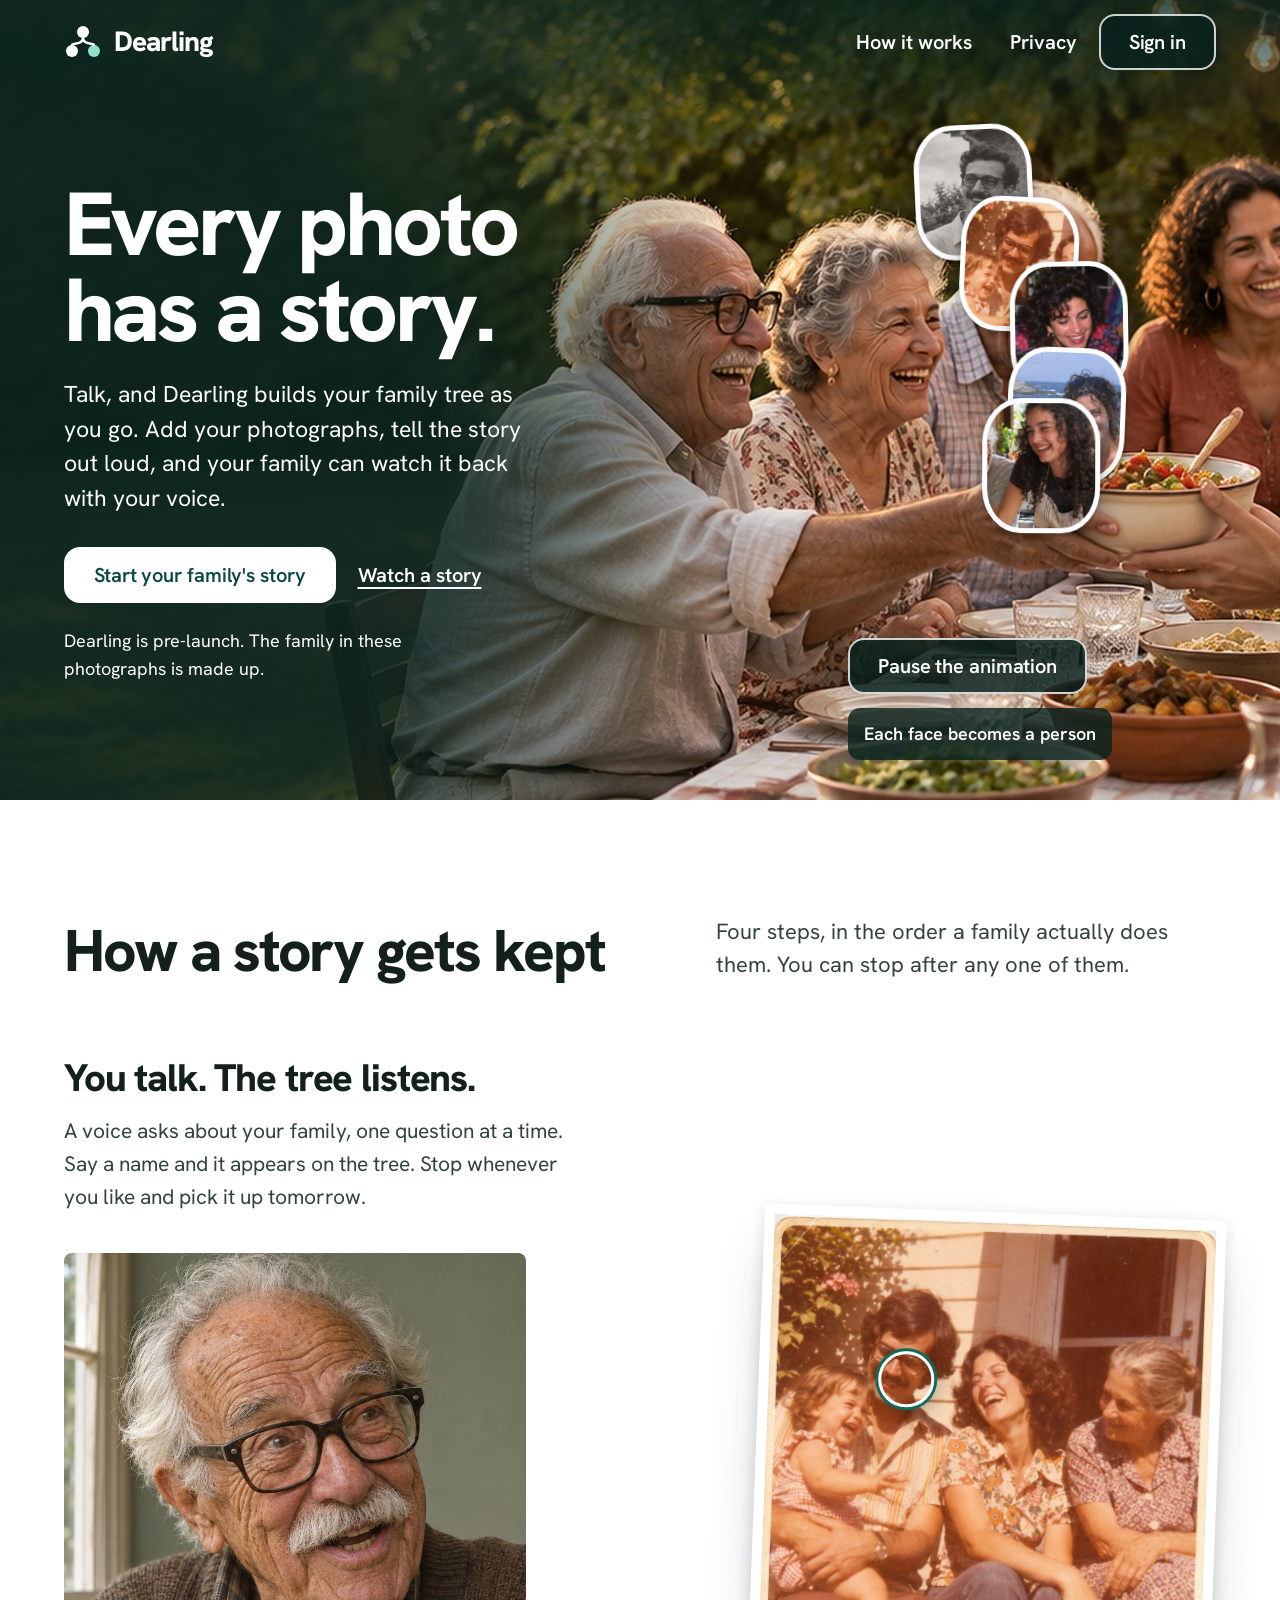
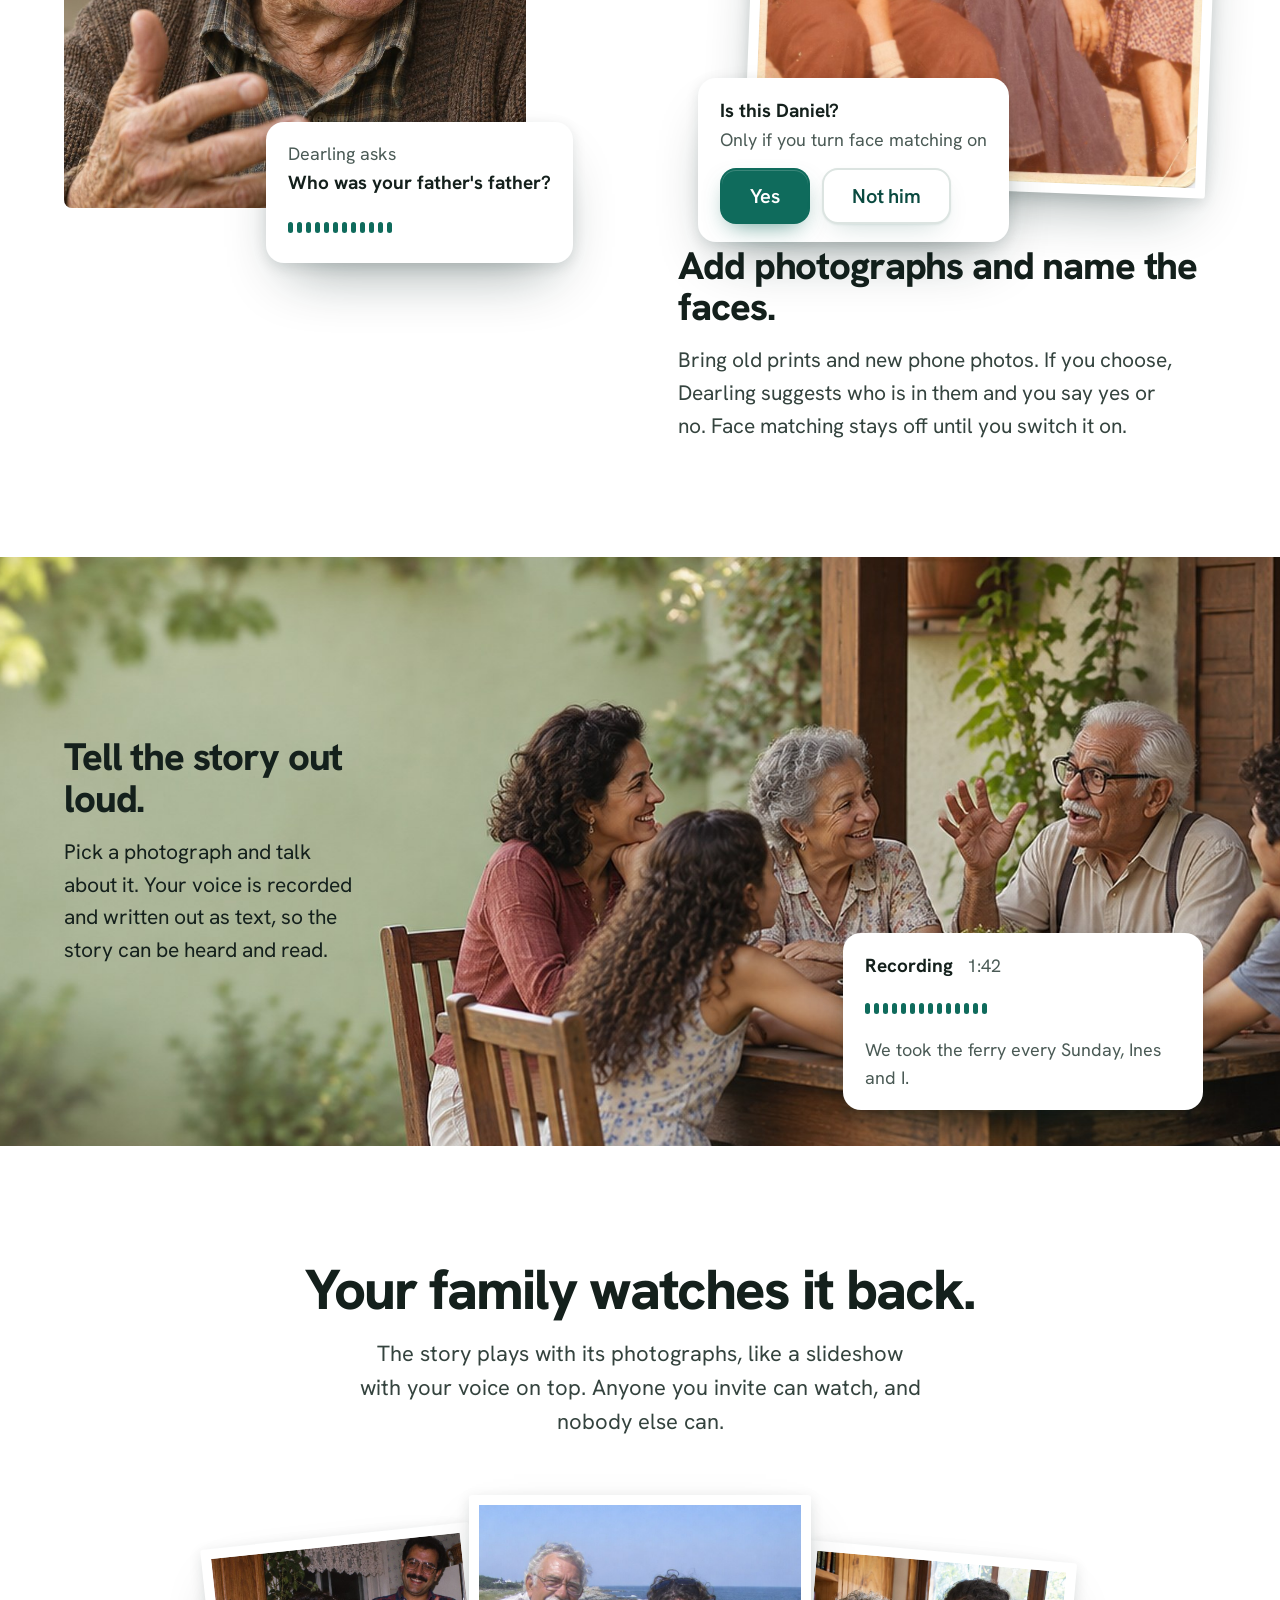
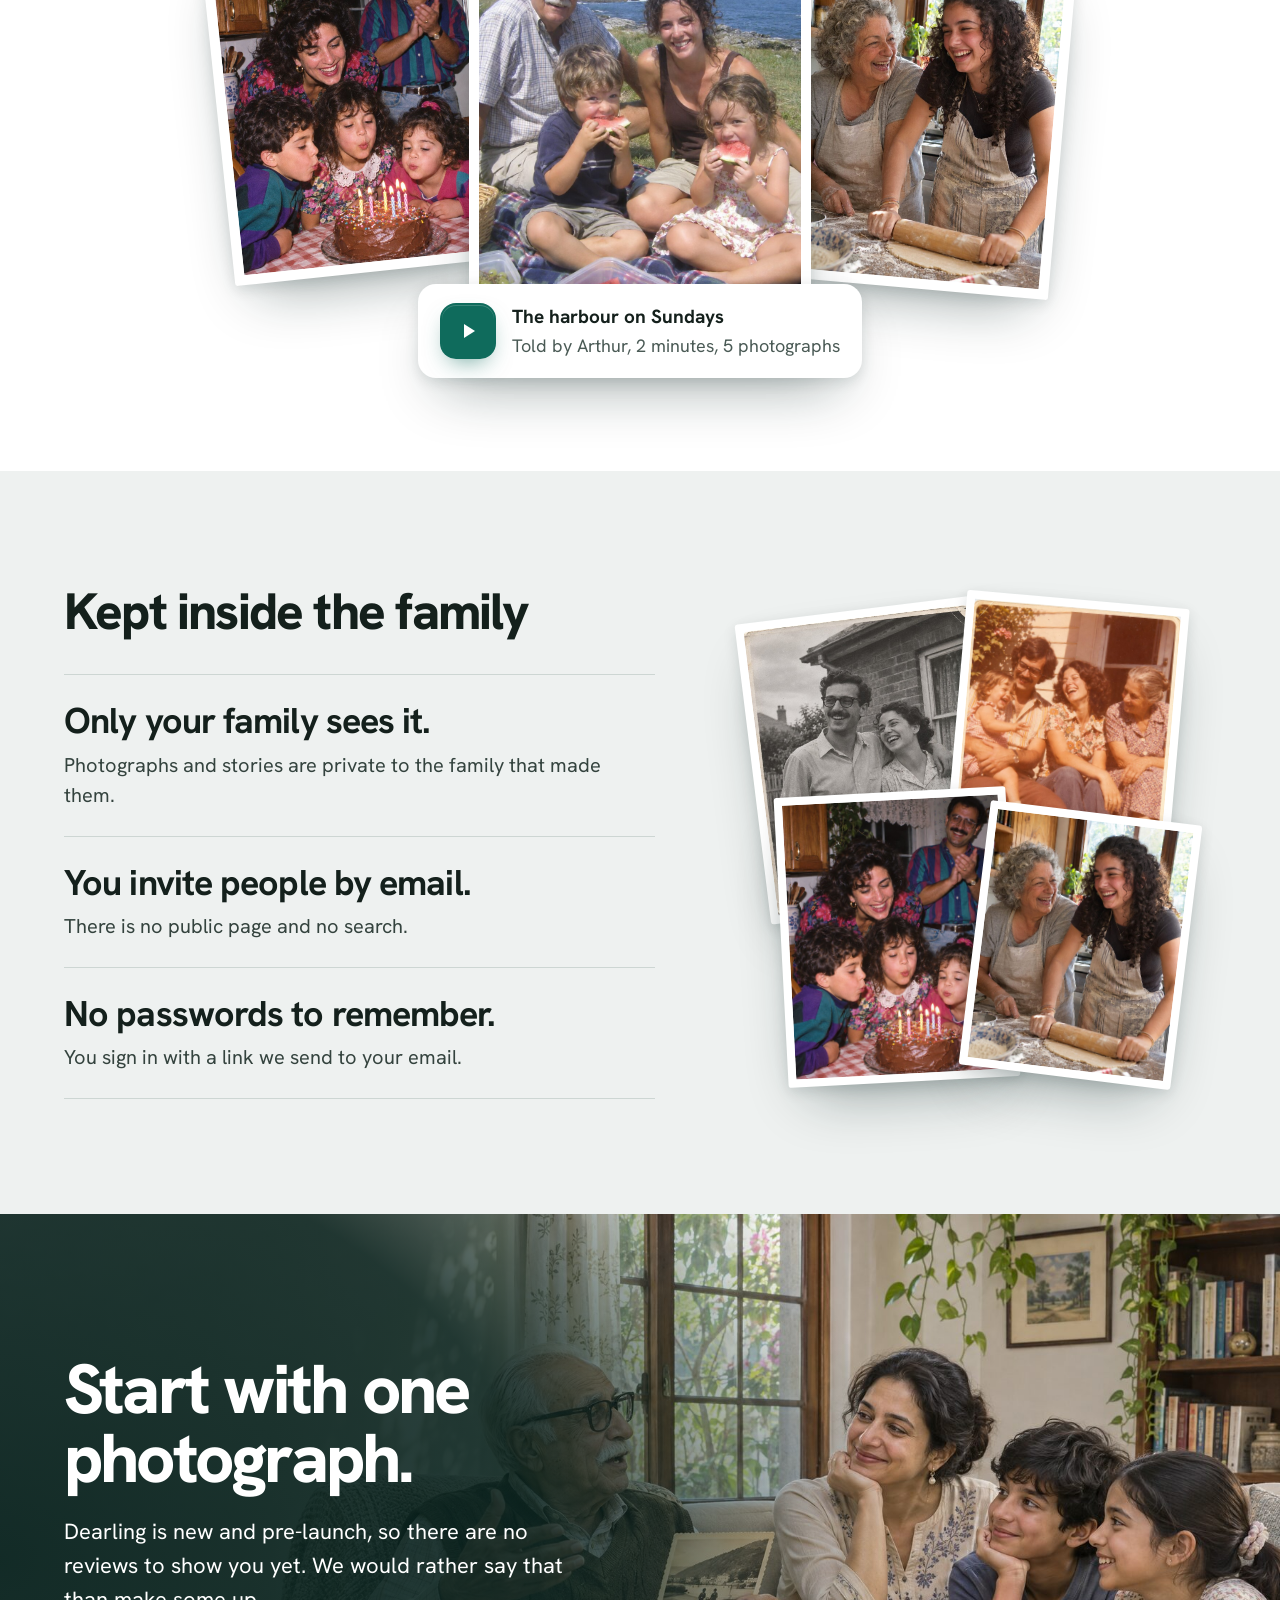
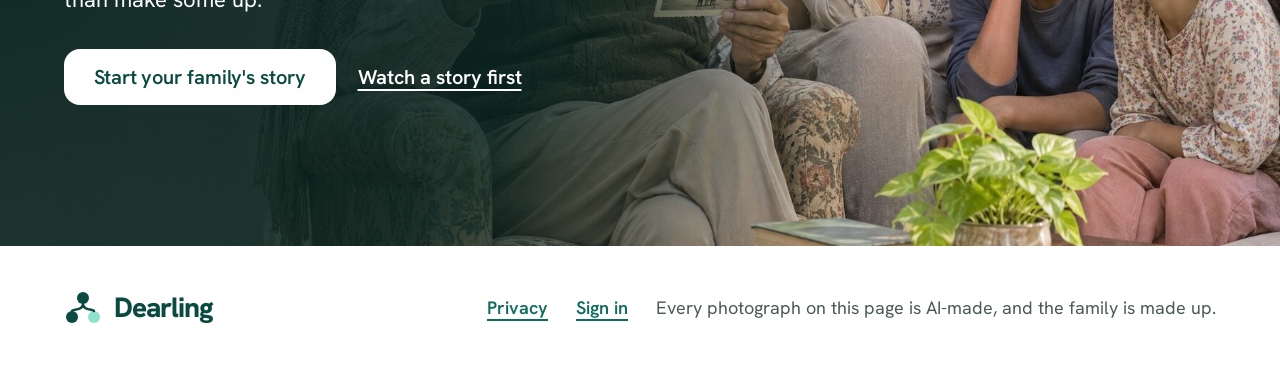
==== final/index.html @ cde8cf09 "Add the chosen direction" ====
<!doctype html>
<html lang="en">
<head>
<meta charset="utf-8">
<meta name="viewport" content="width=device-width, initial-scale=1">
<meta name="robots" content="noindex, nofollow">
<title>Dearling, every photo has a story</title>
<meta name="description" content="Preview of the Dearling landing page. Dearling is pre-launch and the family shown is made up.">
<link rel="icon" href="data:image/svg+xml,%3Csvg xmlns=%27http://www.w3.org/2000/svg%27 viewBox=%270 0 38 38%27%3E%3Ccircle cx=%2719%27 cy=%279%27 r=%276%27 fill=%27%230f6b5c%27/%3E%3Ccircle cx=%278%27 cy=%2728%27 r=%276%27 fill=%27%230f6b5c%27/%3E%3Ccircle cx=%2730%27 cy=%2728%27 r=%276%27 fill=%27%238fe0cc%27/%3E%3C/svg%3E">
<link rel="stylesheet" href="dearling.css">
</head>
<body>

<header class="hero onphoto" id="hero">
  <div class="bg"><img src="assets/hero-dinner.jpg" alt="" width="2016" height="864"></div>
  <div class="scrim"></div>
  <nav class="bar" aria-label="Main">
    <a class="brand" href="index.html"><svg viewBox="0 0 38 38" aria-hidden="true"><circle cx="19" cy="9" r="6" fill="currentColor"/><circle cx="8" cy="28" r="6" fill="currentColor"/><circle cx="30" cy="28" r="6" fill="#8fe0cc"/><path d="M19 15 C19 22 8 20 8 22 M19 15 C19 22 30 20 30 22" stroke="currentColor" stroke-width="2.5" fill="none" stroke-linecap="round"/></svg>Dearling</a>
    <a class="navlink hide-sm" href="#how">How it works</a>
    <a class="navlink hide-sm" href="#private">Privacy</a>
    <a class="btn btn-ghost" href="sign-in.html">Sign in</a>
  </nav>
  <div class="hero-inner">
    <div>
      <h1>Every photo has a story.</h1>
      <p class="sub">Talk, and Dearling builds your family tree as you go. Add your photographs, tell the story out loud, and your family can watch it back with your voice.</p>
      <div class="cta">
        <a class="btn btn-light" href="sign-in.html">Start your family's story</a>
        <a class="link" href="rewatch.html">Watch a story</a>
      </div>
      <p class="note">Dearling is pre-launch. The family in these photographs is made up.</p>
    </div>
    <div class="stagewrap">
      <div class="stage" id="stage" role="group" aria-label="Five family photographs, from 1952 to 2025, become a family tree: Arthur, Daniel, Marta, Rosa and Mira"></div>
      <div class="stagebar">
        <button class="btn btn-ghost" id="pausebtn" type="button" aria-pressed="false">Pause the animation</button>
        <span class="stagecap" id="stagecap">Photographs become people on your tree</span>
      </div>
    </div>
  </div>
</header>

<main>
<section class="sec" id="how">
  <div class="intro">
    <h2 class="h2">How a story gets kept</h2>
    <p class="lead">Four steps, in the order a family actually does them. You can stop after any one of them.</p>
  </div>

  <div class="coll">
    <div class="colA">
      <h3>You talk. The tree listens.</h3>
      <p class="t">A voice asks about your family, one question at a time. Say a name and it appears on the tree. Stop whenever you like and pick it up tomorrow.</p>
      <div class="fig">
        <div class="frame" style="aspect-ratio:3/3.6"><img src="assets/grandpa.jpg" alt="Arthur, an older man with white hair, a white moustache and glasses, laughing as he tells a story" style="object-position:50% 20%"></div>
        <div class="float" style="right:-10%;bottom:-10%;max-width:330px">
          <div class="who">Dearling asks</div>
          <b>Who was your father's father?</b>
          <div class="bars" style="margin-top:12px" aria-hidden="true"><i></i><i></i><i></i><i></i><i></i><i></i><i></i><i></i><i></i><i></i><i></i><i></i></div>
        </div>
      </div>
    </div>
    <div class="colB">
      <div class="fig">
        <div class="frame" style="aspect-ratio:4/5"><img src="assets/p1975.jpg" alt="A faded 1975 snapshot: Daniel holding his small daughter Rosa on a porch step, beside Marta and her mother"></div>
        <span class="ringed" style="left:33%;top:29%;width:12%;aspect-ratio:1"></span>
        <div class="float" style="left:-12%;bottom:-9%;max-width:340px">
          <b>Is this Daniel?</b>
          <div class="who" style="margin-bottom:14px">Only if you turn face matching on</div>
          <div style="display:flex;gap:12px"><a class="btn btn-primary" href="rewatch.html">Yes</a><a class="btn btn-quiet" href="app-home.html">Not him</a></div>
        </div>
      </div>
      <h3 style="margin-top:56px">Add photographs and name the faces.</h3>
      <p class="t">Bring old prints and new phone photos. If you choose, Dearling suggests who is in them and you say yes or no. Face matching stays off until you switch it on.</p>
    </div>
  </div>
</section>

<section class="bleed" aria-labelledby="h-tell">
  <img src="assets/hero-porch.jpg" alt="The family around a porch table: Arthur tells a story with one hand raised while Marta, Rosa, Mira and Theo listen">
  <div class="step">
    <h3 id="h-tell">Tell the story out loud.</h3>
    <p class="t">Pick a photograph and talk about it. Your voice is recorded and written out as text, so the story can be heard and read.</p>
  </div>
  <div class="float">
    <div style="display:flex;align-items:center;gap:14px"><b>Recording</b><span class="who">1:42</span></div>
    <div class="bars" style="margin-top:10px" aria-hidden="true"><i></i><i></i><i></i><i></i><i></i><i></i><i></i><i></i><i></i><i></i><i></i><i></i><i></i><i></i></div>
    <div class="who" style="margin-top:10px">We took the ferry every Sunday, Ines and I.</div>
  </div>
</section>

<section class="sec">
  <div class="centre">
    <h3>Your family watches it back.</h3>
    <p class="t">The story plays with its photographs, like a slideshow with your voice on top. Anyone you invite can watch, and nobody else can.</p>
    <div class="fan">
      <div class="pr l"><img src="assets/p1994.jpg" alt="A 1994 kitchen birthday: children blowing out candles, Daniel and Marta behind them"></div>
      <div class="pr c"><img src="assets/p2008.jpg" alt="A 2008 seaside picnic: Arthur with his daughter Rosa and her two small children eating watermelon" style="object-position:50% 40%"></div>
      <div class="pr r"><img src="assets/p2025.jpg" alt="Marta and her granddaughter Mira rolling out dough together, 2025"></div>
      <div class="float">
        <a class="btn btn-primary btn-icon" href="rewatch.html" aria-label="Play Arthur's story"><svg viewBox="0 0 24 24" aria-hidden="true" fill="currentColor"><path d="M8 5v14l11-7z"/></svg></a>
        <div style="text-align:left"><b>The harbour on Sundays</b><div class="who">Told by Arthur, 2 minutes, 5 photographs</div></div>
      </div>
    </div>
  </div>
</section>

<section class="sec stonebg" id="private">
  <div class="quiet">
    <div>
      <h2 class="h2" style="margin-bottom:36px;font-size:clamp(34px,4vw,54px)">Kept inside the family</h2>
      <ul class="facts">
        <li>Only your family sees it.<span>Photographs and stories are private to the family that made them.</span></li>
        <li>You invite people by email.<span>There is no public page and no search.</span></li>
        <li>No passwords to remember.<span>You sign in with a link we send to your email.</span></li>
      </ul>
    </div>
    <div class="pile" aria-hidden="true">
      <div class="pr" style="width:50%;left:4%;top:4%;transform:rotate(-7deg)"><img src="assets/p1952.jpg" alt=""></div>
      <div class="pr" style="width:46%;left:46%;top:2%;transform:rotate(5deg)"><img src="assets/p1975.jpg" alt=""></div>
      <div class="pr" style="width:48%;left:10%;top:40%;transform:rotate(-3deg)"><img src="assets/p1994.jpg" alt=""></div>
      <div class="pr" style="width:44%;left:50%;top:44%;transform:rotate(7deg)"><img src="assets/p2025.jpg" alt=""></div>
    </div>
  </div>
</section>
</main>

<section class="closer onphoto">
  <img src="assets/living.jpg" alt="Arthur holds an old photograph and tells its story to his family on the sofa" style="object-position:70% 45%">
  <div class="scrim"></div>
  <div class="inner">
    <h2>Start with one photograph.</h2>
    <p>Dearling is new and pre-launch, so there are no reviews to show you yet. We would rather say that than make some up.</p>
    <div class="cta"><a class="btn btn-light" href="sign-in.html">Start your family's story</a><a class="link" href="rewatch.html">Watch a story first</a></div>
  </div>
</section>
<footer class="foot">
  <a class="brand" href="index.html"><svg viewBox="0 0 38 38" aria-hidden="true"><circle cx="19" cy="9" r="6" fill="currentColor"/><circle cx="8" cy="28" r="6" fill="currentColor"/><circle cx="30" cy="28" r="6" fill="#8fe0cc"/><path d="M19 15 C19 22 8 20 8 22 M19 15 C19 22 30 20 30 22" stroke="currentColor" stroke-width="2.5" fill="none" stroke-linecap="round"/></svg>Dearling</a>
  <a class="link" href="#private">Privacy</a>
  <a class="link" href="sign-in.html">Sign in</a>
  <span>Every photograph on this page is AI-made, and the family is made up.</span>
</footer>

<script src="hero.js"></script>
</body>
</html>
---- final/dearling.css ----
/* Dearling, one product. White and spruce, Hanken Grotesk. No serif, italic, or uppercase. Shared by all four screens. */
@font-face {
  font-family: "Hanken Grotesk";
  src: url("assets/hanken.woff2") format("woff2");
  font-weight: 100 900;
  font-style: normal;
  font-display: swap;
}
:root {
  --white: #fff;
  --band: #f4f7f6;
  --stone: #eef1f0;
  --mint: #e3f1ee;
  --mint-2: #c9e6df;
  --spruce: #0f6b5c;
  --deep: #0a4a40;
  --deeper: #07352e;
  --night: #08221e;
  --ink: #14201c;
  --ink-2: #34433e;
  --ink-3: #4a5a55;
  --line: #dce4e1;
  --lit: #8fe0cc;
  --record: #c8321f;
  --font: "Hanken Grotesk", system-ui, -apple-system, "Segoe UI", Roboto, sans-serif;
  --shadow-md: 0 1px 2px rgb(10 74 64 / .08), 0 12px 28px -12px rgb(10 74 64 / .22);
  --shadow-lg: 0 2px 4px rgb(10 74 64 / .06), 0 18px 40px -12px rgb(10 74 64 / .22), 0 60px 90px -40px rgb(15 107 92 / .35);
  --shadow-float: 0 28px 60px -24px rgb(8 34 30 / .45), 0 4px 14px rgb(8 34 30 / .12);
  --gutter: clamp(20px, 5vw, 72px);
}
*, *::before, *::after { box-sizing: border-box; }
html { -webkit-text-size-adjust: 100%; }
body { margin: 0; font-family: var(--font); font-size: 20px; line-height: 1.55; color: var(--ink); background: var(--white); -webkit-font-smoothing: antialiased; overflow-x: hidden; }
img { display: block; max-width: 100%; }
a { color: var(--spruce); text-underline-offset: 4px; }
h1, h2, h3, p { margin: 0; }
:focus-visible { outline: 3px solid var(--spruce); outline-offset: 3px; border-radius: 6px; }
.onphoto :focus-visible { outline-color: #fff; }
.wrap { width: min(1200px, 100% - 48px); margin-inline: auto; }

/* ---------- buttons and links: the same on every screen ---------- */
.btn { display: inline-flex; align-items: center; justify-content: center; gap: 10px; min-height: 56px; min-width: 56px; padding: 0 28px; font: 600 20px/1 var(--font); letter-spacing: -.005em; border-radius: 16px; border: 2px solid transparent; cursor: pointer; text-decoration: none; transition: background .2s, border-color .2s, color .2s; }
.btn svg { width: 24px; height: 24px; flex: none; }
.btn-primary { background: var(--spruce); color: #fff; box-shadow: 0 10px 24px -10px rgb(15 107 92 / .7), inset 0 1px 0 rgb(255 255 255 / .18); }
.btn-primary:hover { background: var(--deep); }
.btn-quiet { background: #fff; color: var(--deep); border-color: var(--line); box-shadow: var(--shadow-md); }
.btn-quiet:hover { border-color: var(--spruce); }
.btn-light { background: #fff; color: var(--deep); }
.btn-light:hover { background: var(--mint); }
.btn-ghost { color: #fff; border-color: rgb(255 255 255 / .8); background: rgb(8 34 30 / .82); }
.btn-ghost:hover { background: rgb(8 34 30 / .8); }
.link { display: inline-flex; align-items: center; min-height: 52px; font-weight: 600; text-decoration: underline; text-decoration-thickness: 2px; text-underline-offset: 5px; color: var(--spruce); }
.onphoto .link { color: #fff; }
.btn-icon { padding: 0; width: 56px; }
input[type=email] { min-height: 60px; width: 100%; padding: 0 18px; font: 500 20px var(--font); color: var(--ink); border: 2px solid #62716b; border-radius: 16px; background: #fff; }
label { font-weight: 600; font-size: 20px; }

/* wordmark: dot tree mark plus the name */
.brand { display: inline-flex; align-items: center; gap: 12px; font-weight: 800; font-size: 28px; letter-spacing: -.03em; color: var(--deep); text-decoration: none; min-height: 56px; }
.brand svg { width: 38px; height: 38px; flex: none; }
.onphoto .brand { color: #fff; }

/* ---------- landing top bar over the hero ---------- */
.bar { position: absolute; inset: 0 0 auto 0; z-index: 6; display: flex; align-items: center; gap: 6px; padding: 14px var(--gutter); }
.bar .brand { margin-right: auto; }
.bar a.navlink { display: inline-flex; align-items: center; min-height: 56px; padding: 0 16px; color: #fff; text-decoration: none; font-weight: 600; border-radius: 14px; }
.bar a.navlink:hover { text-decoration: underline; text-underline-offset: 5px; }

/* ---------- landing hero ---------- */
.hero { position: relative; overflow: hidden; color: #fff; background: var(--night); isolation: isolate; }
.hero .bg { position: absolute; inset: 0; z-index: -2; }
.hero .bg img { width: 100%; height: 100%; object-fit: cover; object-position: 28% 50%; transform-origin: 30% 50%; animation: drift 40s ease-in-out infinite alternate; }
.hero.paused .bg img { animation-play-state: paused; }
@keyframes drift { from { transform: scale(1.01); } to { transform: scale(1.07) translateX(-1.2%); } }
/* the scrim sits behind the words only: a soft spruce pool anchored on the left edge, clear photo everywhere else */
.hero .scrim { position: absolute; inset: 0; z-index: -1;
  background:
    radial-gradient(ellipse 60% 90% at 0% 58%, rgb(8 34 30 / .92) 0%, rgb(8 34 30 / .88) 58%, rgb(8 34 30 / 0) 100%),
    linear-gradient(180deg, rgb(8 34 30 / .78) 0%, rgb(8 34 30 / .5) 70px, rgb(8 34 30 / 0) 150px); }
.hero-inner { display: grid; grid-template-columns: minmax(0, 1fr) minmax(0, .9fr); align-items: center; gap: 24px; padding: 96px calc(var(--gutter) * .5) 32px var(--gutter); min-height: min(100svh, 800px); }
.hero h1 { font-weight: 800; font-size: clamp(48px, 7vw, 100px); line-height: .96; letter-spacing: -.04em; max-width: 9em; text-wrap: balance; }
.hero .sub { font-size: clamp(20px, 1.8vw, 24px); line-height: 1.5; margin-top: 24px; max-width: 21em; }
.hero .cta { display: flex; flex-wrap: wrap; gap: 12px 22px; align-items: center; margin-top: 32px; }
.hero .note { margin-top: 24px; font-size: 18px; max-width: 24em; }
.stagewrap { justify-self: end; width: min(400px, 100%); }
.stage { position: relative; width: 100%; }
.stage .tree-lines { position: absolute; inset: 0; width: 100%; height: 100%; overflow: visible; pointer-events: none; }
.stage .tree-lines path { fill: none; stroke: #fff; stroke-width: 3; stroke-linecap: round; filter: drop-shadow(0 1px 3px rgb(0 0 0 / .55)); }
.print { position: absolute; left: 0; top: 0; background: #fff; overflow: hidden; will-change: transform; box-shadow: 0 18px 40px -14px rgb(0 0 0 / .5), 0 2px 6px rgb(0 0 0 / .25); }
.print .pic { position: absolute; }
.print .pic img { width: 100%; height: 100%; max-width: none; object-fit: cover; }
.print .ring { position: absolute; border: 3px solid #fff; border-radius: 50%; box-shadow: 0 0 0 3px var(--spruce), 0 0 18px rgb(0 0 0 / .35); transform: translate(-50%, -50%); opacity: 0; }
.tag { position: absolute; left: 0; top: 0; background: #fff; color: var(--ink); font-weight: 700; font-size: 18px; line-height: 1; padding: 9px 12px; border-radius: 10px; white-space: nowrap; box-shadow: 0 6px 18px rgb(0 0 0 / .28); }
.stagebar { display: flex; align-items: center; gap: 14px; margin-top: 14px; flex-wrap: wrap; }
.stagecap { font-weight: 600; font-size: 18px; background: rgb(8 34 30 / .8); padding: 12px 16px; border-radius: 12px; }

/* ---------- landing body: varied composition ---------- */
.sec { padding: clamp(72px, 9vw, 128px) var(--gutter); }
.h2 { font-weight: 800; font-size: clamp(36px, 4.6vw, 64px); line-height: 1.02; letter-spacing: -.035em; text-wrap: balance; }
.lead { font-size: 22px; line-height: 1.5; color: var(--ink-2); max-width: 30em; }
.intro { display: grid; grid-template-columns: 1.1fr .9fr; gap: 40px; align-items: end; max-width: 1200px; margin: 0 auto clamp(48px, 6vw, 80px); }
.coll { display: grid; grid-template-columns: 1fr 1fr; gap: 0 clamp(32px, 6vw, 96px); max-width: 1200px; margin: 0 auto; align-items: start; }
.coll .colB { margin-top: clamp(80px, 12vw, 190px); }
.coll h3, .step h3 { font-weight: 800; font-size: clamp(30px, 3vw, 42px); line-height: 1.08; letter-spacing: -.03em; margin-bottom: 16px; }
.coll p.t, .step p.t { color: var(--ink-2); font-size: 21px; max-width: 24em; }
.fig { position: relative; margin-bottom: clamp(36px, 4vw, 56px); }
.fig .frame { overflow: hidden; border-radius: 8px; background: var(--stone); }
.fig .frame img { width: 100%; height: 100%; object-fit: cover; }
.colA .fig { margin: 40px 0 0; width: 86%; }
.colB .fig { margin: 0 0 40px 14%; width: 86%; }
.colB .fig .frame { border: 10px solid #fff; border-radius: 3px; box-shadow: var(--shadow-float); transform: rotate(2.2deg); }
.float { position: absolute; background: #fff; border-radius: 18px; box-shadow: var(--shadow-float); padding: 18px 22px; font-size: 19px; z-index: 2; }
.float b { font-weight: 700; }
.float .who { color: var(--ink-3); font-size: 18px; }
.ringed { position: absolute; border: 3px solid #fff; border-radius: 50%; box-shadow: 0 0 0 3px var(--spruce), 0 6px 22px rgb(0 0 0 / .35); transform: translate(-50%, -50%); }
.bars { display: flex; align-items: center; gap: 4px; height: 36px; }
.bars i { display: block; width: 5px; border-radius: 3px; background: var(--spruce); height: 30%; animation: lvl 1.3s ease-in-out infinite; }
.bars i:nth-child(2n) { animation-delay: -.4s; } .bars i:nth-child(3n) { animation-delay: -.8s; } .bars i:nth-child(5n) { animation-delay: -.2s; }
@keyframes lvl { 0%, 100% { height: 22%; } 50% { height: 100%; } }

/* full-bleed band: dark text straight on a pale photograph, no scrim at all */
.bleed { position: relative; overflow: hidden; isolation: isolate; background: #cfe0cf; min-height: clamp(460px, 46vw, 660px); display: flex; align-items: center; }
.bleed > img { position: absolute; inset: 0; width: 100%; height: 100%; object-fit: cover; object-position: 100% 50%; z-index: -1; transform: scale(1.12); transform-origin: 0% 50%; }
.bleed .step { padding: 56px var(--gutter); max-width: min(430px, 36%); color: var(--ink); }
.bleed .step p.t { color: var(--ink); }
.bleed .float { right: clamp(20px, 6vw, 100px); bottom: 36px; max-width: 360px; }

/* step four: centred, prints fanned */
.centre { text-align: center; max-width: 1100px; margin: 0 auto; }
.centre h3 { font-weight: 800; font-size: clamp(36px, 4.4vw, 60px); line-height: 1.02; letter-spacing: -.035em; margin-bottom: 18px; text-wrap: balance; }
.centre p.t { margin-inline: auto; font-size: 22px; color: var(--ink-2); max-width: 26em; }
.fan { position: relative; height: clamp(300px, 36vw, 470px); margin: 56px auto 0; width: min(900px, 100%); }
.fan .pr { position: absolute; top: 0; border: 10px solid #fff; border-radius: 3px; box-shadow: var(--shadow-float); overflow: hidden; background: #fff; }
.fan .pr img { width: 100%; height: 100%; object-fit: cover; }
.fan .pr.l { left: 3%; width: 30%; aspect-ratio: 4/5; transform: rotate(-6deg); top: 40px; }
.fan .pr.c { left: 50%; width: 38%; aspect-ratio: 4/5; transform: translateX(-50%); z-index: 2; top: 0; }
.fan .pr.r { right: 3%; width: 30%; aspect-ratio: 4/5; transform: rotate(5deg); top: 56px; }
.fan .float { left: 50%; bottom: -22px; transform: translateX(-50%); display: flex; gap: 16px; align-items: center; white-space: nowrap; z-index: 3; }

.stonebg { background: var(--stone); }
.quiet { display: grid; grid-template-columns: 1.1fr .9fr; gap: clamp(32px, 6vw, 96px); align-items: center; max-width: 1200px; margin: 0 auto; }
.facts { list-style: none; margin: 0; padding: 0; }
.facts li { font-weight: 700; font-size: clamp(26px, 2.8vw, 38px); line-height: 1.12; letter-spacing: -.025em; padding: 26px 0; border-top: 1px solid #cdd6d3; }
.facts li:last-child { border-bottom: 1px solid #cdd6d3; }
.facts li span { display: block; font-weight: 400; letter-spacing: 0; font-size: 20px; color: var(--ink-2); margin-top: 8px; line-height: 1.5; }
.pile { position: relative; aspect-ratio: 1 / 1.05; }
.pile .pr { position: absolute; border: 8px solid #fff; border-radius: 3px; box-shadow: var(--shadow-float); overflow: hidden; background: #fff; aspect-ratio: 4/5; }
.pile .pr img { width: 100%; height: 100%; object-fit: cover; }

.closer { position: relative; color: #fff; overflow: hidden; isolation: isolate; background: var(--night); }
.closer > img { position: absolute; inset: 0; width: 100%; height: 100%; object-fit: cover; z-index: -2; object-position: 50% 40%; }
.closer .scrim { position: absolute; inset: 0; z-index: -1; background: radial-gradient(ellipse 70% 110% at 0% 55%, rgb(8 34 30 / .94) 0%, rgb(8 34 30 / .86) 60%, rgb(8 34 30 / 0) 100%); }
.closer .inner { padding: clamp(80px, 11vw, 150px) var(--gutter); max-width: 760px; }
.closer h2 { font-weight: 800; font-size: clamp(40px, 5.4vw, 76px); line-height: 1; letter-spacing: -.04em; }
.closer p { font-size: 22px; margin-top: 22px; max-width: 24em; }
.closer .cta { margin-top: 32px; display: flex; gap: 14px 22px; flex-wrap: wrap; align-items: center; }
footer.foot { padding: 36px var(--gutter) 48px; color: var(--ink-3); display: flex; flex-wrap: wrap; gap: 8px 28px; align-items: center; font-size: 18px; }
footer.foot a { display: inline-flex; align-items: center; min-height: 52px; }
footer.foot .brand { margin-right: auto; }

/* ---------- signed-in shell ---------- */
body.app { background: linear-gradient(180deg, #f1f8f6 0, #fff 420px); min-height: 100vh; }
body.app::before { content: ""; position: absolute; inset: 0 0 auto 0; height: 560px; z-index: -1; background: radial-gradient(50% 60% at 78% 0%, rgb(143 224 204 / .45), transparent 70%); pointer-events: none; }
.top { position: sticky; top: 0; z-index: 20; background: rgb(255 255 255 / .96); border-bottom: 1px solid rgb(220 228 225 / .7); }
.top .wrap { display: flex; align-items: center; justify-content: space-between; min-height: 76px; gap: 16px; }
.tabs { display: flex; gap: 6px; }
.tabs a { display: inline-flex; align-items: center; gap: 10px; min-height: 56px; padding: 0 18px; border-radius: 16px; color: var(--ink-2); font-weight: 700; text-decoration: none; }
.tabs a svg { width: 24px; height: 24px; }
.tabs a[aria-current=page] { background: var(--deep); color: #fff; }
.tabs a:not([aria-current]):hover { background: var(--mint); color: var(--deep); }
.me { display: inline-flex; align-items: center; gap: 12px; min-height: 56px; font-weight: 700; color: var(--ink-2); text-decoration: none; }
.me img { width: 48px; height: 48px; border-radius: 50%; object-fit: cover; }
.app-main { padding: 40px 0 120px; }
.hello { font-size: clamp(38px, 4.6vw, 56px); line-height: 1; letter-spacing: -.04em; font-weight: 800; }
.hello-sub { margin-top: 12px; font-size: 22px; color: var(--ink-2); }
.app-grid { margin-top: 32px; display: grid; grid-template-columns: minmax(0, 1.5fr) minmax(0, 1fr); gap: 24px; align-items: start; }
.stack-col { display: grid; gap: 24px; }
.panel { background: #fff; border: 1px solid var(--line); border-radius: 30px; box-shadow: var(--shadow-md); padding: 28px; }
.panel h2 { font-size: 30px; line-height: 1.05; letter-spacing: -.035em; font-weight: 800; }
.panel .meta { margin-top: 6px; font-size: 18px; color: var(--ink-3); }
.panel .btn { margin-top: 16px; }
.note-line { margin-top: 32px; font-size: 18px; color: var(--ink-3); }

/* the family tree: HTML nodes, lines drawn from their measured positions, no sideways scroll */
.tree-panel { position: relative; background: linear-gradient(165deg, #fff, #f1f8f6); overflow: hidden; padding: 28px 28px 20px; }
.tree { position: relative; margin-top: 12px; width: 100%; height: calc(var(--pitch) * 4 + 8px); --pitch: 178px; --nw: 92px; }
.tree svg { position: absolute; inset: 0; width: 100%; height: 100%; overflow: visible; pointer-events: none; }
.tree path { fill: none; stroke: var(--spruce); stroke-width: 4; stroke-linecap: round; stroke-linejoin: round; }
.tnode { position: absolute; width: var(--nw); left: calc(var(--x) * 1%); top: calc(var(--r) * var(--pitch)); transform: translateX(-50%); text-align: center; text-decoration: none; color: inherit; display: block; }
.tnode .face { display: grid; place-items: center; width: var(--nw); height: var(--nw); border-radius: 50%; overflow: hidden; border: 3px solid #fff; background: var(--mint); box-shadow: 0 0 0 3px var(--spruce), 0 8px 20px -8px rgb(10 74 64 / .5); font-weight: 800; font-size: 28px; color: var(--deep); }
.tnode .face img { width: 100%; height: 100%; object-fit: cover; }
.tnode.noimg .face { background: var(--mint-2); box-shadow: 0 0 0 3px var(--spruce); }
.tnode.lit .face { box-shadow: 0 0 0 3px var(--spruce), 0 0 0 8px rgb(143 224 204 / .6), 0 0 44px 8px rgb(143 224 204 / .85); }
.tnode .who { display: block; margin: 8px -20px 0; font-weight: 700; font-size: 19px; line-height: 1.1; white-space: nowrap; }
.tnode .role { display: block; margin: 0 -20px; font-size: 18px; line-height: 1.15; color: var(--ink-3); white-space: nowrap; }
.tnode:hover .who { text-decoration: underline; }
.tree-foot { margin-top: 6px; font-size: 18px; color: var(--ink-3); }

.talk { background: linear-gradient(160deg, var(--spruce) 0%, var(--deeper) 100%); color: #fff; border: 0; position: relative; overflow: hidden; isolation: isolate; }
.talk::before { content: ""; position: absolute; right: -40%; top: -50%; width: 80%; aspect-ratio: 1; z-index: -1; background: radial-gradient(closest-side, rgb(143 224 204 / .16), transparent); }
.talk h2, .talk p { color: #fff; }
.talk p { margin-top: 10px; font-size: 20px; }
.talk .next { margin-top: 18px; background: rgb(255 255 255 / .13); border: 1px solid rgb(255 255 255 / .3); border-radius: 18px; padding: 14px 16px; font-size: 20px; line-height: 1.35; font-weight: 600; }
.talk .next small { display: block; font-size: 18px; font-weight: 500; margin-bottom: 4px; }
.mic { margin-top: 22px; display: flex; align-items: center; gap: 18px; }
.btn-mic { width: 84px; height: 84px; border-radius: 50%; background: #fff; color: var(--deep); border: 0; display: grid; place-items: center; cursor: pointer; box-shadow: 0 0 0 10px rgb(255 255 255 / .18), 0 16px 30px -10px rgb(0 0 0 / .5); flex: none; }
.btn-mic svg { width: 36px; height: 36px; }
.mic span { font-size: 22px; font-weight: 700; line-height: 1.2; }
.thumbs { margin-top: 16px; display: grid; grid-template-columns: repeat(3, 1fr); gap: 10px; }
.thumbs img { width: 100%; aspect-ratio: 1; object-fit: cover; border-radius: 16px; }
.slist { margin-top: 14px; display: grid; gap: 10px; }
.srow { display: grid; grid-template-columns: 72px 1fr 56px; gap: 14px; align-items: center; padding: 8px; border-radius: 20px; text-decoration: none; color: inherit; }
.srow:hover { background: var(--band); }
.srow img { width: 72px; height: 72px; border-radius: 16px; object-fit: cover; }
.srow b { display: block; font-size: 20px; line-height: 1.2; }
.srow small { font-size: 18px; color: var(--ink-3); }
.srow .play { width: 56px; height: 56px; border-radius: 50%; background: var(--mint); color: var(--deep); display: grid; place-items: center; }
.srow .play svg { width: 24px; height: 24px; }

.botbar { display: none; }

/* ---------- rewatch ---------- */
.rw { padding: 28px 0 100px; }
.back { display: inline-flex; align-items: center; gap: 10px; min-height: 56px; padding: 0 18px 0 12px; margin-left: -12px; font-weight: 700; text-decoration: none; color: var(--deep); border-radius: 16px; }
.back:hover { background: var(--mint); }
.back svg { width: 24px; height: 24px; }
.rw-grid { margin-top: 12px; display: grid; grid-template-columns: minmax(0, 1.6fr) minmax(0, 1fr); gap: 28px; align-items: start; }
.rw h1 { font-size: clamp(38px, 4.6vw, 60px); line-height: 1; letter-spacing: -.045em; font-weight: 800; }
.rw .by { margin-top: 12px; display: flex; align-items: center; gap: 14px; font-size: 20px; color: var(--ink-2); }
.rw .by img { width: 56px; height: 56px; border-radius: 50%; object-fit: cover; box-shadow: 0 0 0 3px #fff, 0 0 0 5px var(--spruce), 0 0 26px 6px rgb(143 224 204 / .8); }
.player { margin-top: 24px; border-radius: 32px; overflow: hidden; background: var(--deeper); box-shadow: var(--shadow-lg); }
.shot { position: relative; aspect-ratio: 16 / 10; overflow: hidden; isolation: isolate; background: #0b1512; color: #fff; }
.shot .slide { position: absolute; inset: 0; opacity: 0; transition: opacity 1.4s ease; z-index: -2; }
.shot .slide.on { opacity: 1; }
.shot .slide img { width: 100%; height: 100%; object-fit: cover; transform: scale(1.02); }
.shot .slide.on img { animation: kb 20s ease-out forwards; }
.player.paused .slide.on img { animation-play-state: paused; }
@keyframes kb { from { transform: scale(1.02); } to { transform: scale(1.12) translate(-1.2%, -1%); } }
.shot::after { content: ""; position: absolute; inset: 0; z-index: -1; background: linear-gradient(0deg, rgb(7 41 35 / .95) 0%, rgb(7 41 35 / .9) 28%, rgb(7 41 35 / .55) 52%, rgb(7 41 35 / 0) 76%); }
.shot .yr { position: absolute; left: 28px; top: 20px; background: #fff; color: var(--ink); font-weight: 700; font-size: 18px; padding: 6px 12px; border-radius: 10px; }
.sub-line { position: absolute; left: 28px; right: 28px; bottom: 22px; color: #fff; font-size: 30px; line-height: 1.25; font-weight: 700; letter-spacing: -.015em; }
.ctrl { background: #fff; padding: 18px 24px 22px; }
.prog { display: flex; align-items: center; gap: 14px; font-size: 18px; font-weight: 600; color: var(--ink-2); font-variant-numeric: tabular-nums; }
.track { position: relative; flex: 1; height: 56px; display: flex; align-items: center; cursor: pointer; }
.bars2 { flex: 1; display: flex; align-items: center; gap: 3px; height: 48px; }
.bars2 i { flex: 1; border-radius: 2px; background: var(--mint-2); height: var(--h); }
.bars2 i.on { background: var(--spruce); }
.btnrow { margin-top: 10px; display: flex; align-items: center; justify-content: center; gap: 14px; flex-wrap: wrap; }
.skip { min-width: 56px; min-height: 56px; border-radius: 18px; border: 2px solid var(--line); background: #fff; color: var(--deep); font: 700 18px var(--font); display: inline-flex; align-items: center; justify-content: center; gap: 6px; cursor: pointer; padding: 0 14px; }
.skip:hover { border-color: var(--spruce); }
.skip svg { width: 22px; height: 22px; }
.big-play { width: 76px; height: 76px; border-radius: 50%; border: 0; background: var(--spruce); color: #fff; display: grid; place-items: center; cursor: pointer; box-shadow: 0 14px 28px -10px rgb(15 107 92 / .8); }
.big-play:hover { background: var(--deep); }
.big-play svg { width: 34px; height: 34px; }
.side .panel + .panel { margin-top: 20px; }
.side h2 { font-size: 28px; line-height: 1.05; letter-spacing: -.03em; font-weight: 800; }
.faces-row { margin-top: 14px; display: flex; gap: 12px 14px; flex-wrap: wrap; }
.fp { text-align: center; font-size: 18px; font-weight: 700; width: 72px; }
.fp img { width: 64px; height: 64px; border-radius: 50%; object-fit: cover; margin: 0 auto 6px; box-shadow: 0 0 0 3px #fff, 0 0 0 5px var(--mint-2); filter: grayscale(.9) brightness(1.1); opacity: .6; transition: all .8s ease; }
.fp.lit img { filter: none; opacity: 1; box-shadow: 0 0 0 3px #fff, 0 0 0 6px var(--spruce), 0 0 28px 6px rgb(143 224 204 / .9); }
.strip { margin-top: 16px; display: grid; grid-template-columns: repeat(5, 1fr); gap: 8px; }
.strip button { padding: 0; border: 0; background: none; cursor: pointer; border-radius: 12px; min-height: 56px; }
.strip img { width: 100%; aspect-ratio: 1; object-fit: cover; border-radius: 12px; }
.strip button[aria-current="true"] img { outline: 4px solid var(--spruce); outline-offset: 2px; }
.tr { margin-top: 14px; display: grid; gap: 6px; }
.tr button { text-align: left; min-height: 56px; padding: 10px 16px; border-radius: 16px; border: 0; background: transparent; font: 500 20px/1.35 var(--font); color: var(--ink-2); cursor: pointer; }
.tr button:hover { background: var(--band); }
.tr button.now { background: var(--mint); color: var(--ink); font-weight: 700; }

/* ---------- sign in ---------- */
body.signin { min-height: 100vh; display: grid; grid-template-columns: 1fr 1fr; background: #fff; }
.si-photo { position: relative; overflow: hidden; background: var(--night); isolation: isolate; }
.si-photo > img { position: absolute; inset: 0; width: 100%; height: 100%; object-fit: cover; object-position: 70% 50%; z-index: -2; }
.si-photo::after { content: ""; position: absolute; inset: 0; z-index: -1; background: linear-gradient(180deg, rgb(8 34 30 / .88) 0%, rgb(8 34 30 / .62) 80px, rgb(8 34 30 / 0) 180px); }
.si-photo .brand { position: absolute; left: var(--gutter); top: 18px; z-index: 2; }
.si-form { display: flex; flex-direction: column; justify-content: center; padding: 64px clamp(24px, 7vw, 110px); gap: 0; background: linear-gradient(180deg, #f1f8f6 0, #fff 380px); }
.si-form h1 { font-weight: 800; font-size: clamp(38px, 4vw, 56px); line-height: 1; letter-spacing: -.04em; }
.si-form .hint { margin-top: 14px; font-size: 22px; color: var(--ink-2); max-width: 22em; }
.si-form form { margin-top: 32px; display: grid; gap: 12px; max-width: 460px; }
.si-form .btn { width: 100%; margin-top: 8px; }
.si-form .fine { margin-top: 28px; font-size: 18px; color: var(--ink-3); max-width: 26em; }
.si-form .link { margin-top: 12px; align-self: flex-start; }

/* ---------- responsive ---------- */
@media (max-width: 1040px) {
  .app-grid, .rw-grid { grid-template-columns: 1fr; }
  .tabs a span { display: none; }
  .tabs a { padding: 0; width: 56px; justify-content: center; }
  .me span { display: none; }
}
@media (max-width: 900px) {
  .hero .bg { inset: 0 0 auto 0; height: 440px; }
  .hero .bg img { object-position: 38% 50%; }
  .hero .scrim { background: linear-gradient(180deg, rgb(8 34 30 / .8) 0%, rgb(8 34 30 / .35) 80px, rgb(8 34 30 / .78) 235px, rgb(8 34 30 / .95) 400px, var(--night) 460px); }
  .hero-inner { grid-template-columns: 1fr; padding-top: 250px; padding-bottom: 48px; min-height: 0; gap: 40px; }
  .stagewrap { justify-self: center; width: min(420px, 100%); }
  .intro, .quiet, .coll { grid-template-columns: 1fr; }
  .coll .colB { margin-top: 40px; }
  .colA .fig { width: 100%; margin-top: 28px; }
  .colB .fig { margin-left: 0; width: 100%; margin-bottom: 28px; }
  .bleed { display: block; min-height: 0; background: #fff; }
  .bleed > img { position: static; height: 300px; z-index: 0; object-position: 85% 50%; transform: none; }
  .bleed .step { max-width: none; padding: 36px var(--gutter) 28px; }
  .bleed .float { position: relative; right: auto; bottom: auto; margin: 0 var(--gutter) 40px; max-width: none; }
  .closer .scrim { background: linear-gradient(0deg, rgb(8 34 30 / .93) 0%, rgb(8 34 30 / .85) 60%, rgb(8 34 30 / .5) 100%); }
  body.signin { grid-template-columns: 1fr; grid-template-rows: 230px 1fr; }
  .si-photo > img { object-position: 78% 40%; }
  .si-form { padding: 36px 24px 56px; justify-content: flex-start; }
  .bar a.navlink.hide-sm { display: none; }
}
@media (max-width: 640px) {
  .tabs, .me { display: none; }
  .app-main { padding: 28px 0 40px; }
  .panel { padding: 22px 18px; border-radius: 26px; }
  .tree-panel { padding: 22px 12px 16px; }
  .tree { --pitch: 150px; --nw: 66px; margin-top: 8px; }
  .tnode .face { font-size: 22px; }
  .tnode .who { font-size: 15px; margin: 6px -20px 0; }
  .tnode .role { font-size: 14px; margin: 0 -20px; }
  .tree-foot { padding: 0 6px; }
  .btn-mic { width: 76px; height: 76px; }
  .botbar { display: flex; position: sticky; bottom: 0; z-index: 30; background: #fff; border-top: 1px solid var(--line); padding: 6px 8px calc(6px + env(safe-area-inset-bottom)); gap: 4px; box-shadow: 0 -10px 30px -16px rgb(10 74 64 / .35); }
  .botbar a { flex: 1; min-height: 64px; display: flex; flex-direction: column; align-items: center; justify-content: center; gap: 2px; border-radius: 16px; text-decoration: none; color: var(--ink-2); font-weight: 700; font-size: 18px; }
  .botbar a svg { width: 26px; height: 26px; }
  .botbar a[aria-current=page] { background: var(--deep); color: #fff; }
  .rw { padding: 16px 0 60px; }
  .sub-line { font-size: 22px; left: 16px; right: 16px; bottom: 14px; }
  .shot { aspect-ratio: 4 / 3; }
  .shot .yr { left: 16px; top: 14px; }
  .ctrl { padding: 14px 14px 18px; }
  .btnrow { gap: 8px; }
  .rw h1 { font-size: 40px; }
  .hero .cta .btn { width: 100%; }
  .hero .cta .link { margin: 0 auto; }
  .float { font-size: 19px; }
  .coll .float { position: relative !important; margin: -30px 12px 0 !important; right: auto !important; left: auto !important; bottom: auto !important; max-width: none !important; }
  .colB .fig .frame { transform: none; }
  .fan .pr { aspect-ratio: 16/10 !important; }
  .fan { height: auto; margin-top: 36px; display: grid; gap: 20px; }
  .fan .pr { position: relative; transform: none !important; width: 100% !important; left: auto !important; right: auto !important; top: auto !important; }
  .fan .float { position: relative; left: auto; bottom: auto; transform: none; margin: -50px 12px 0; white-space: normal; }
  .closer .cta .btn { width: 100%; }
  .si-form .btn { width: 100%; }
}
@media (prefers-reduced-motion: reduce) {
  .hero .bg img, .bars i, .shot .slide.on img { animation: none !important; }
  .shot .slide { transition: none; }
  * { scroll-behavior: auto !important; }
}
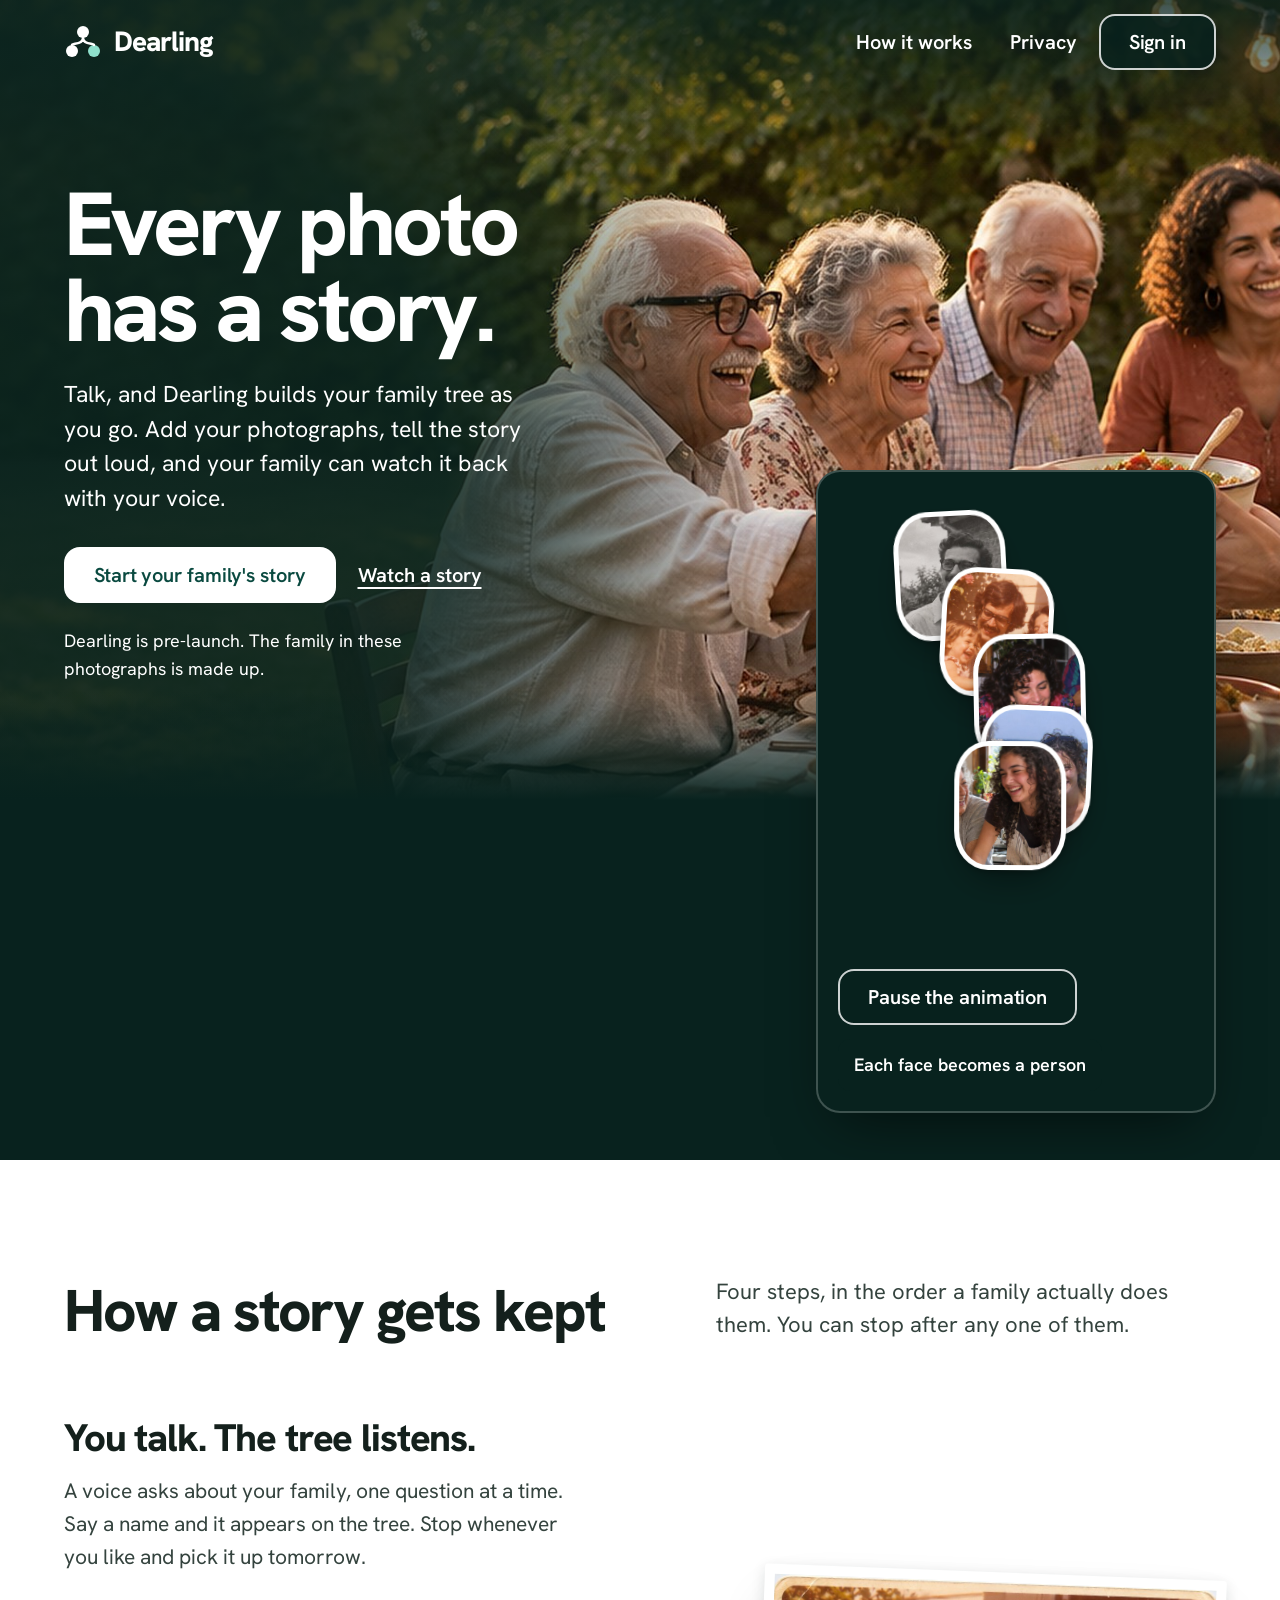
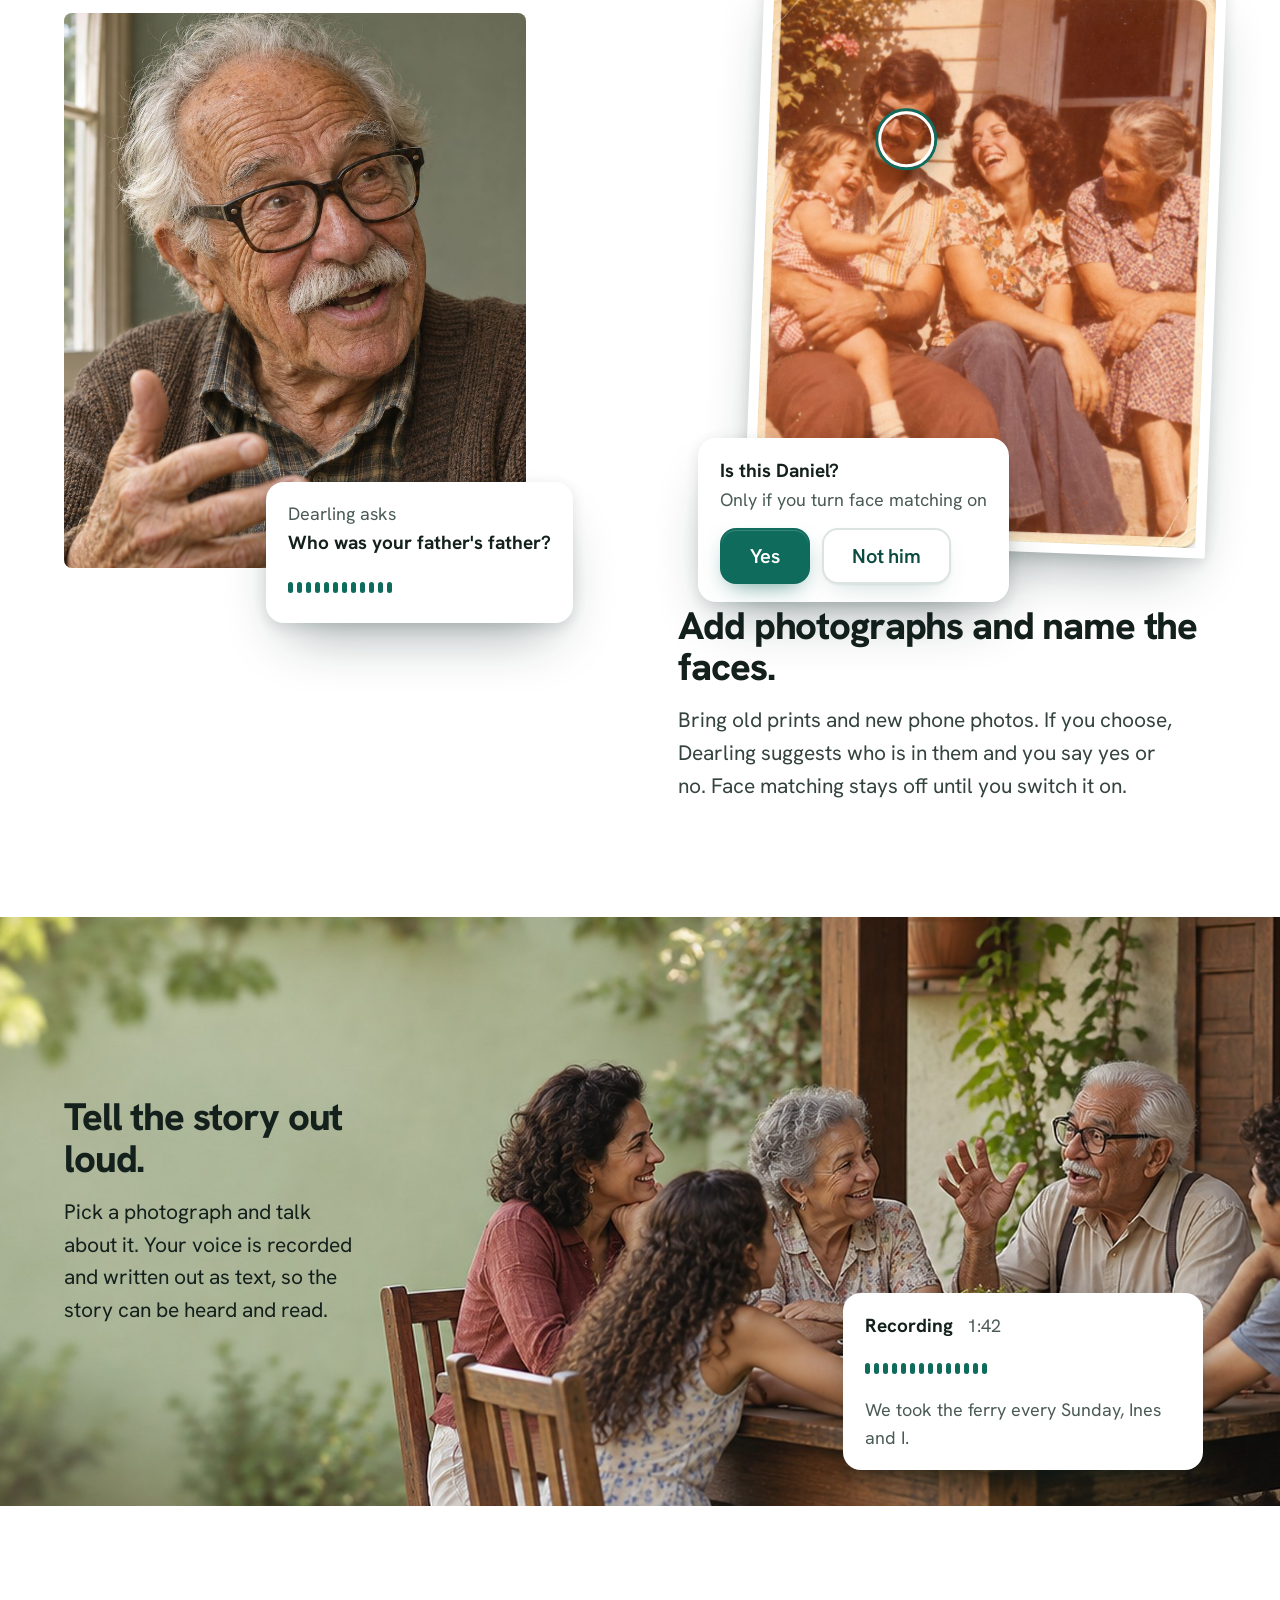
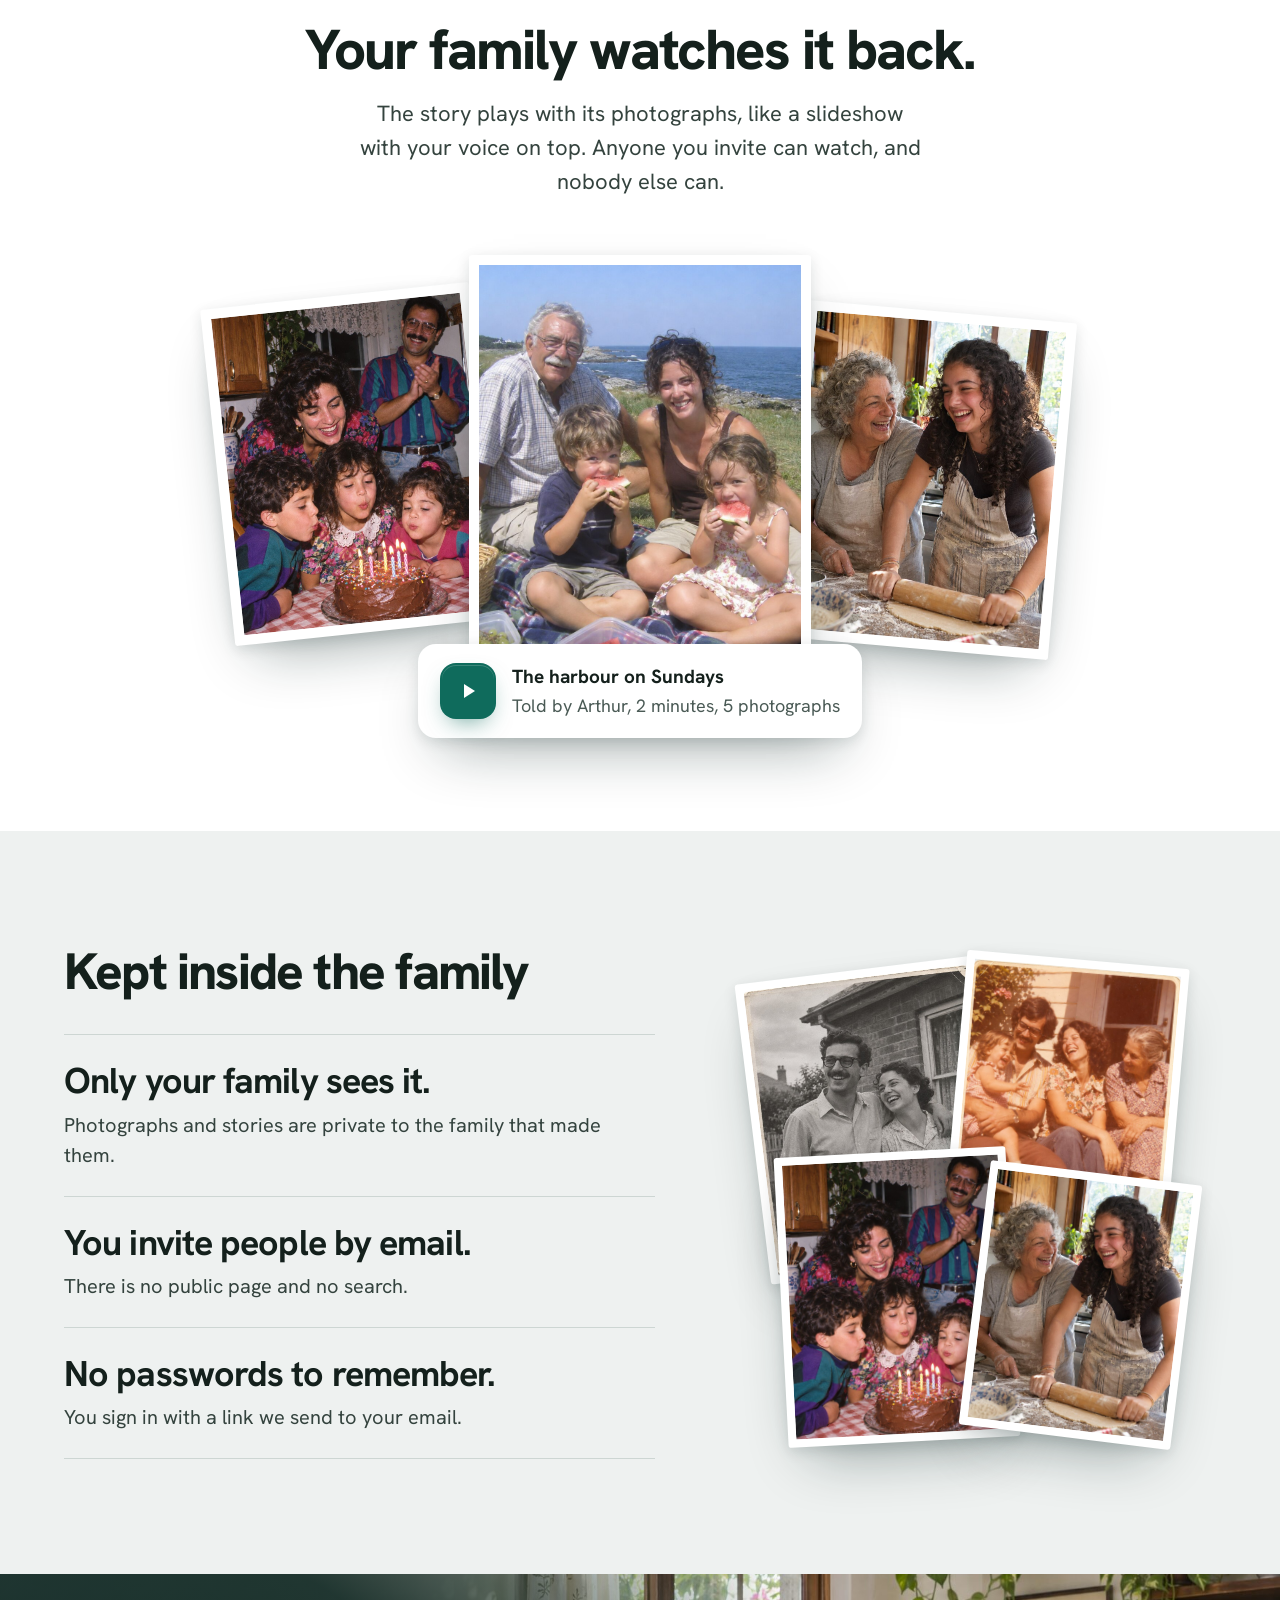
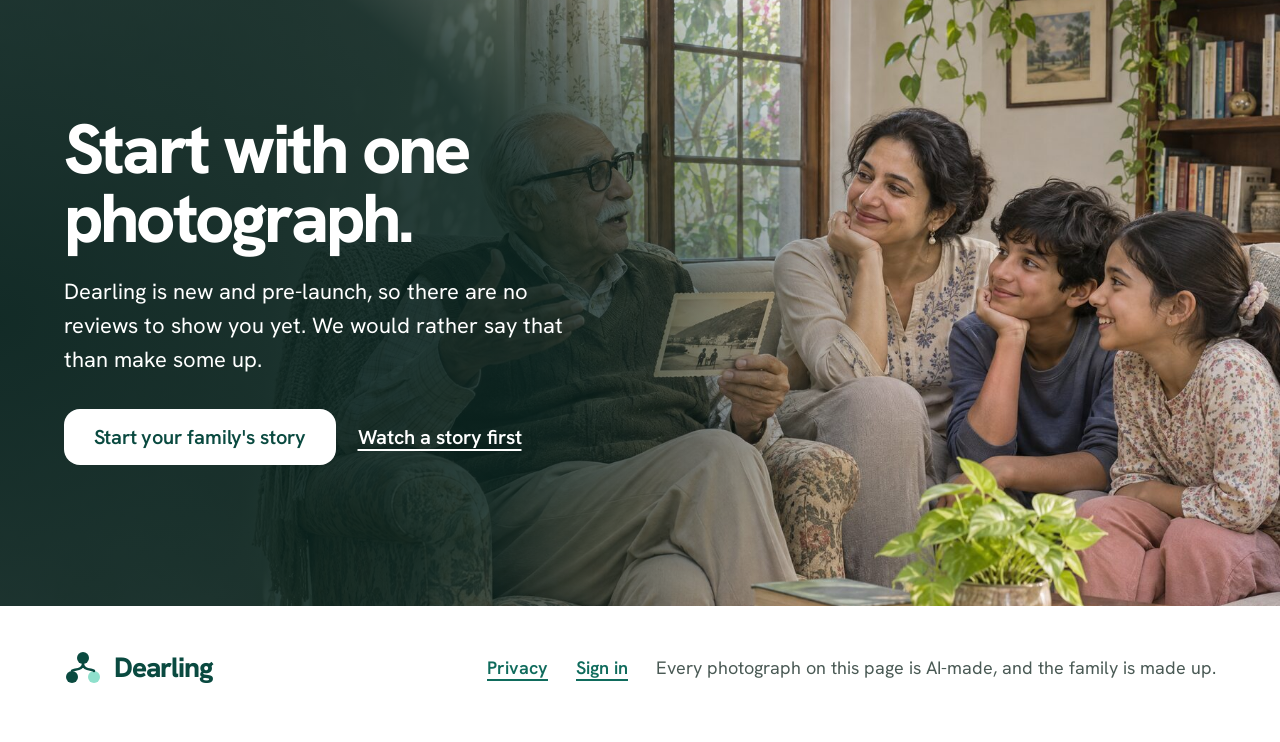
==== commit 8961d1e9: "Add link preview tags" ====
--- a/final/index.html
+++ b/final/index.html
@@ -8,6 +8,25 @@
 <meta name="description" content="Preview of the Dearling landing page. Dearling is pre-launch and the family shown is made up.">
 <link rel="icon" href="data:image/svg+xml,%3Csvg xmlns=%27http://www.w3.org/2000/svg%27 viewBox=%270 0 38 38%27%3E%3Ccircle cx=%2719%27 cy=%279%27 r=%276%27 fill=%27%230f6b5c%27/%3E%3Ccircle cx=%278%27 cy=%2728%27 r=%276%27 fill=%27%230f6b5c%27/%3E%3Ccircle cx=%2730%27 cy=%2728%27 r=%276%27 fill=%27%238fe0cc%27/%3E%3C/svg%3E">
 <link rel="stylesheet" href="dearling.css">
+<link rel="canonical" href="https://preview.hellodearling.com/final/">
+<meta name="theme-color" content="#0f6b5c">
+<link rel="icon" type="image/png" sizes="32x32" href="https://hellodearling.com/favicon-32.png">
+<link rel="apple-touch-icon" href="https://hellodearling.com/apple-touch-icon.png">
+<meta property="og:type" content="website">
+<meta property="og:site_name" content="Dearling">
+<meta property="og:title" content="Dearling: every photo has a story">
+<meta property="og:description" content="Dearling turns old family photographs and the stories behind them into a family tree your relatives can watch and hear.">
+<meta property="og:url" content="https://preview.hellodearling.com/final/">
+<meta property="og:image" content="https://hellodearling.com/assets/og-dearling.jpg">
+<meta property="og:image:type" content="image/jpeg">
+<meta property="og:image:width" content="1200">
+<meta property="og:image:height" content="630">
+<meta property="og:image:alt" content="Two grey-haired grandparents laughing together at an outdoor family dinner table in warm evening light, next to the words Every photo has a story. An illustrative image, not real customers.">
+<meta name="twitter:card" content="summary_large_image">
+<meta name="twitter:title" content="Dearling: every photo has a story">
+<meta name="twitter:description" content="Dearling turns old family photographs and the stories behind them into a family tree your relatives can watch and hear.">
+<meta name="twitter:image" content="https://hellodearling.com/assets/og-dearling.jpg">
+<meta name="twitter:image:alt" content="Two grey-haired grandparents laughing together at an outdoor family dinner table in warm evening light, next to the words Every photo has a story. An illustrative image, not real customers.">
 </head>
 <body>
 
--- a/final/dearling.css
+++ b/final/dearling.css
@@ -93,6 +93,18 @@
 .tag { position: absolute; left: 0; top: 0; background: #fff; color: var(--ink); font-weight: 700; font-size: 18px; line-height: 1; padding: 9px 12px; border-radius: 10px; white-space: nowrap; box-shadow: 0 6px 18px rgb(0 0 0 / .28); }
 .stagebar { display: flex; align-items: center; gap: 14px; margin-top: 14px; flex-wrap: wrap; }
 .stagecap { font-weight: 600; font-size: 18px; background: rgb(8 34 30 / .8); padding: 12px 16px; border-radius: 12px; }
+/* wide screens: the tree sits in a solid card on the lower right, below every face in the photograph; the photo keeps its height and the night ground extends under it */
+@media (min-width: 901px) {
+  .hero { min-height: calc(min(100svh, 800px) + 360px); }
+  .hero .bg, .hero .scrim { bottom: auto; height: min(100svh, 800px); }
+  .hero .bg { overflow: hidden; }
+  .hero .scrim {
+    background:
+      linear-gradient(0deg, var(--night) 0%, rgb(8 34 30 / 0) 110px),
+      radial-gradient(ellipse 60% 90% at 0% 58%, rgb(8 34 30 / .92) 0%, rgb(8 34 30 / .88) 58%, rgb(8 34 30 / 0) 100%),
+      linear-gradient(180deg, rgb(8 34 30 / .78) 0%, rgb(8 34 30 / .5) 70px, rgb(8 34 30 / 0) 150px); }
+  .stagewrap { position: absolute; z-index: 3; right: var(--gutter); top: calc(min(100svh, 800px) - 330px); width: clamp(380px, 38vw, 400px); padding: 20px; background: var(--night); border: 2px solid rgb(255 255 255 / .22); border-radius: 24px; box-shadow: 0 24px 60px -20px rgb(0 0 0 / .6); }
+}
 
 /* ---------- landing body: varied composition ---------- */
 .sec { padding: clamp(72px, 9vw, 128px) var(--gutter); }
